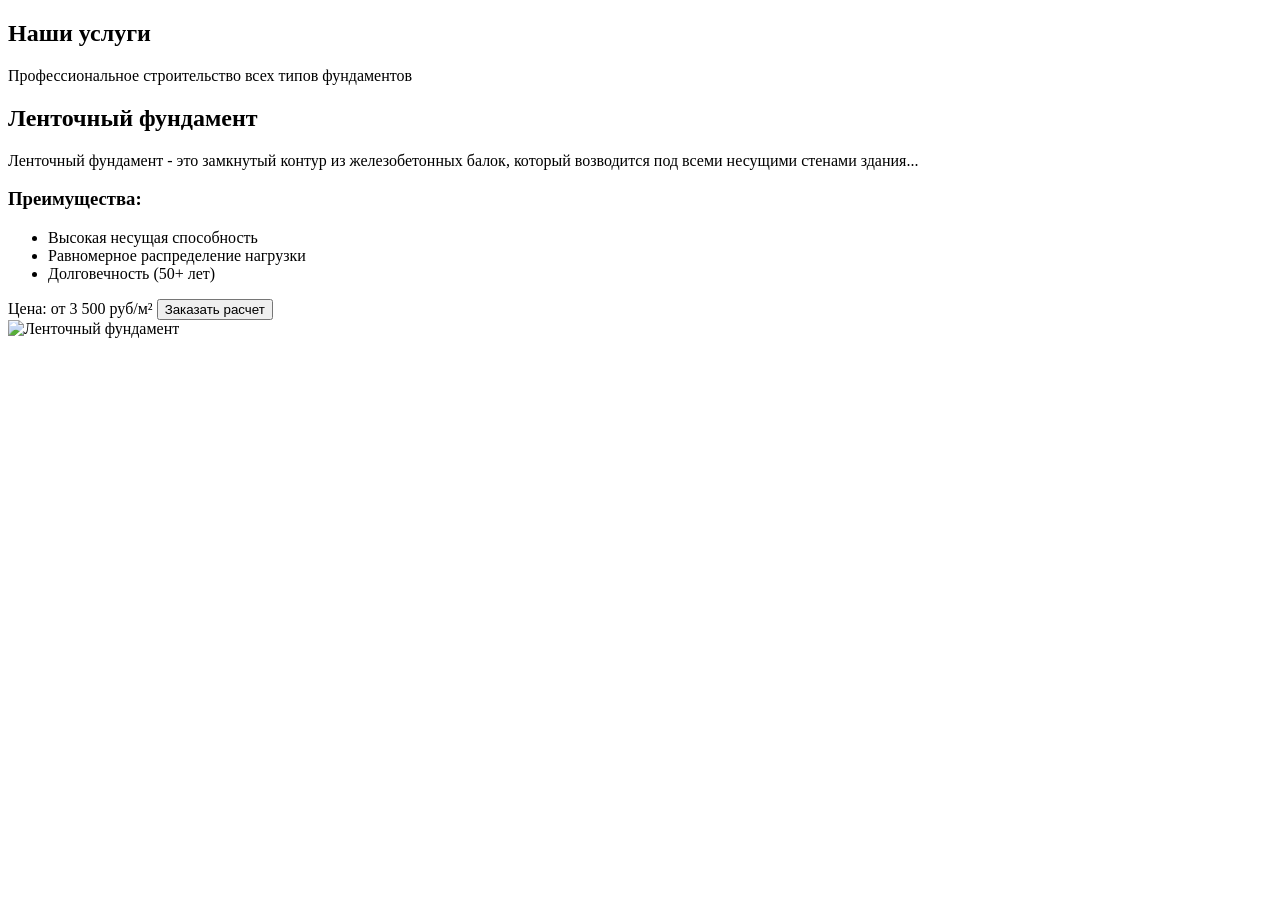
==== fundament-site/services.html @ 64c6584d "Add files via upload" ====
<!DOCTYPE html>
<html lang="ru">
<head>
    <!-- Такие же meta-теги как в index.html -->
    <title>Услуги по строительству фундаментов | Прочный Фундамент</title>
    <!-- Подключение тех же стилей -->
</head>
<body>
    <!-- Такой же header как в index.html -->
    
    <section class="page-header">
        <div class="container">
            <h1>Наши услуги</h1>
            <p>Профессиональное строительство всех типов фундаментов</p>
        </div>
    </section>
    
    <section class="services-detail">
        <div class="container">
            <div class="service-detail">
                <div class="service-detail__content">
                    <h2>Ленточный фундамент</h2>
                    <p>Ленточный фундамент - это замкнутый контур из железобетонных балок, который возводится под всеми несущими стенами здания...</p>
                    <h3>Преимущества:</h3>
                    <ul>
                        <li>Высокая несущая способность</li>
                        <li>Равномерное распределение нагрузки</li>
                        <li>Долговечность (50+ лет)</li>
                    </ul>
                    <div class="service-detail__price">
                        <span>Цена: от 3 500 руб/м²</span>
                        <button class="btn btn--primary">Заказать расчет</button>
                    </div>
                </div>
                <div class="service-detail__image">
                    <img src="images/service-detail-1.jpg" alt="Ленточный фундамент">
                </div>
            </div>
            
            <!-- Аналогичные блоки для других типов фундаментов -->
            
        </div>
    </section>
    
    <!-- Такой же cta-блок как в index.html -->
    <!-- Такой же footer как в index.html -->
</body>
</html>
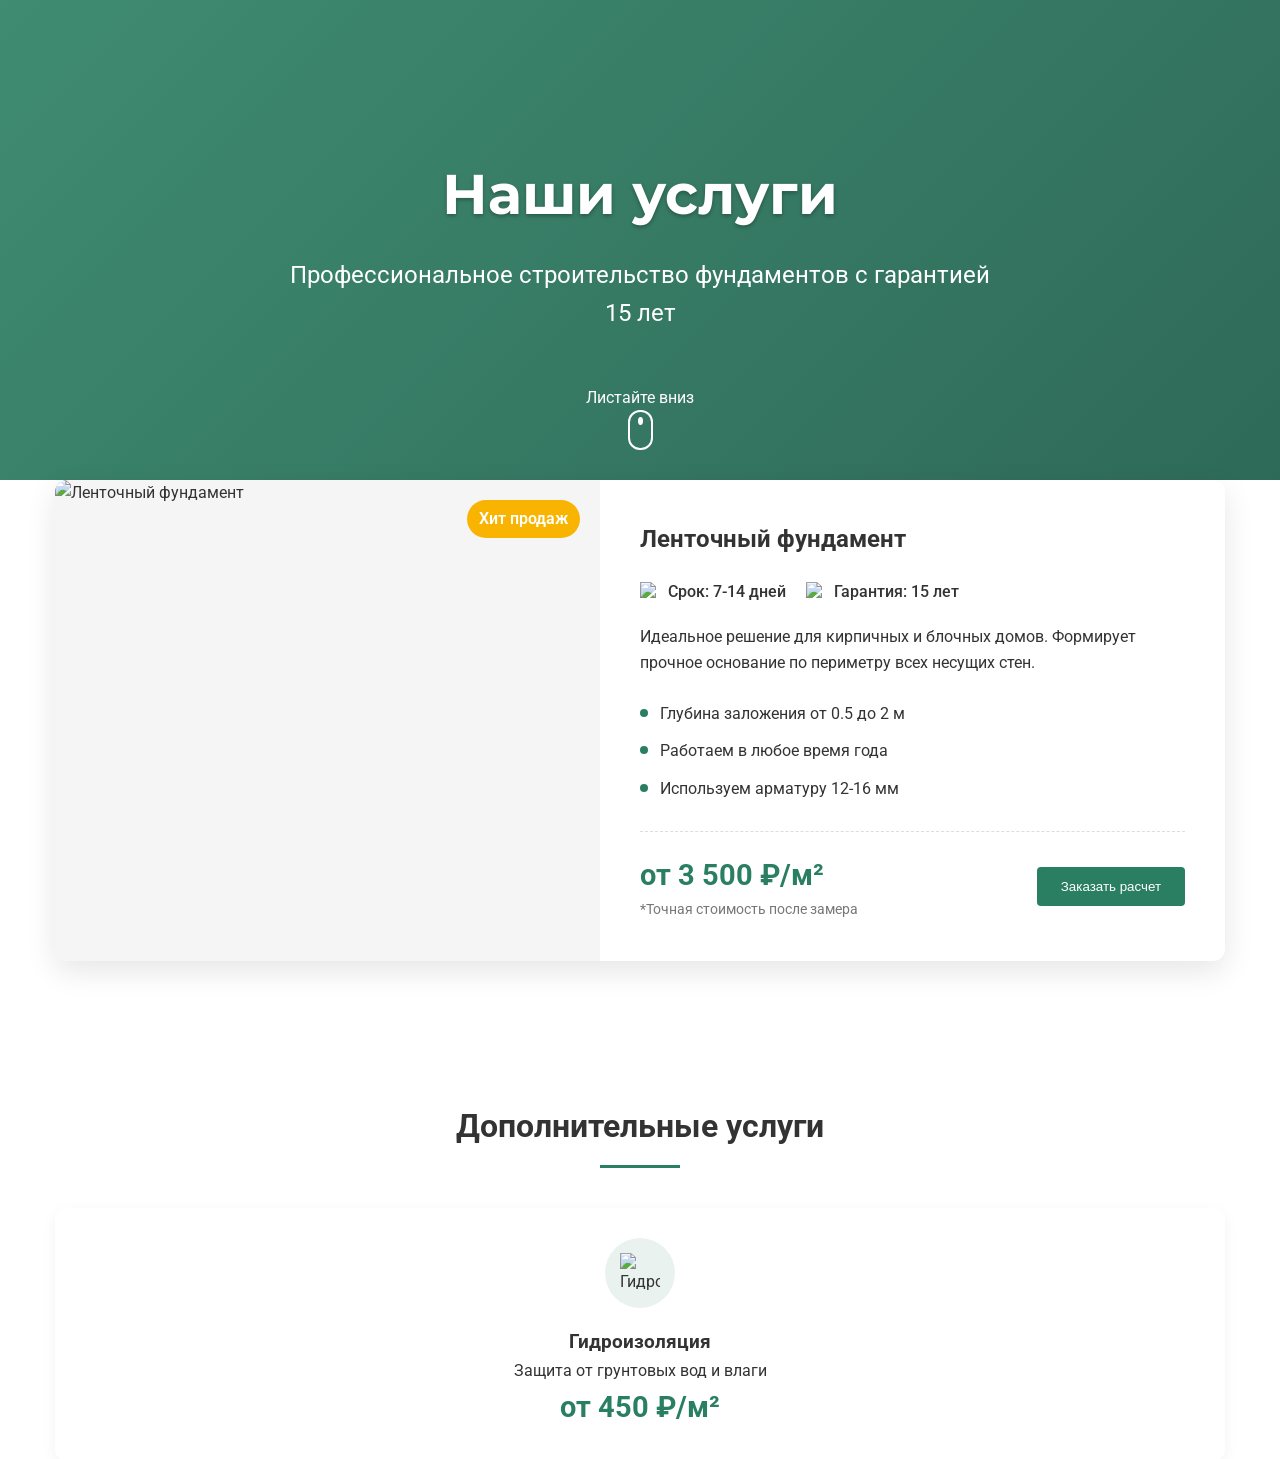
==== commit 1667ab73: "Add files via upload" ====
--- a/fundament-site/services.html
+++ b/fundament-site/services.html
@@ -1,48 +1,93 @@
 <!DOCTYPE html>
 <html lang="ru">
 <head>
-    <!-- Такие же meta-теги как в index.html -->
+    <meta charset="UTF-8">
+    <meta name="viewport" content="width=device-width, initial-scale=1.0">
     <title>Услуги по строительству фундаментов | Прочный Фундамент</title>
-    <!-- Подключение тех же стилей -->
+    <link rel="stylesheet" href="css/style.css">
+    <link rel="stylesheet" href="css/animations.css"> <!-- Новый файл анимаций -->
+    <link rel="preconnect" href="https://fonts.googleapis.com">
+    <link rel="preconnect" href="https://fonts.gstatic.com" crossorigin>
+    <link href="https://fonts.googleapis.com/css2?family=Roboto:wght@400;500;700&family=Montserrat:wght@600;700&display=swap" rel="stylesheet">
+    <link rel="stylesheet" href="https://cdnjs.cloudflare.com/ajax/libs/animate.css/4.1.1/animate.min.css">
 </head>
 <body>
-    <!-- Такой же header как в index.html -->
+    <!-- Хедер (как в главном файле) -->
     
-    <section class="page-header">
+    <section class="services-hero animate__animated animate__fadeIn">
         <div class="container">
-            <h1>Наши услуги</h1>
-            <p>Профессиональное строительство всех типов фундаментов</p>
+            <h1 class="services-hero__title">Наши услуги</h1>
+            <p class="services-hero__subtitle">Профессиональное строительство фундаментов с гарантией 15 лет</p>
+            <div class="scroll-down">
+                <span>Листайте вниз</span>
+                <div class="mouse">
+                    <div class="wheel"></div>
+                </div>
+            </div>
         </div>
     </section>
-    
-    <section class="services-detail">
+
+    <section class="services-list">
         <div class="container">
-            <div class="service-detail">
-                <div class="service-detail__content">
+            <!-- Карточка услуги 1 -->
+            <div class="service-card animate__animated" data-animation="animate__fadeInLeft">
+                <div class="service-card__image">
+                    <img src="images/service-1.jpg" alt="Ленточный фундамент" loading="lazy">
+                    <div class="service-badge">Хит продаж</div>
+                </div>
+                <div class="service-card__content">
                     <h2>Ленточный фундамент</h2>
-                    <p>Ленточный фундамент - это замкнутый контур из железобетонных балок, который возводится под всеми несущими стенами здания...</p>
-                    <h3>Преимущества:</h3>
-                    <ul>
-                        <li>Высокая несущая способность</li>
-                        <li>Равномерное распределение нагрузки</li>
-                        <li>Долговечность (50+ лет)</li>
+                    <div class="service-features">
+                        <div class="feature">
+                            <img src="images/icon-time.svg" alt="Срок">
+                            <span>Срок: 7-14 дней</span>
+                        </div>
+                        <div class="feature">
+                            <img src="images/icon-warranty.svg" alt="Гарантия">
+                            <span>Гарантия: 15 лет</span>
+                        </div>
+                    </div>
+                    <p>Идеальное решение для кирпичных и блочных домов. Формирует прочное основание по периметру всех несущих стен.</p>
+                    <ul class="service-benefits">
+                        <li>Глубина заложения от 0.5 до 2 м</li>
+                        <li>Работаем в любое время года</li>
+                        <li>Используем арматуру 12-16 мм</li>
                     </ul>
-                    <div class="service-detail__price">
-                        <span>Цена: от 3 500 руб/м²</span>
-                        <button class="btn btn--primary">Заказать расчет</button>
+                    <div class="service-actions">
+                        <div class="price-block">
+                            <span class="price">от 3 500 ₽/м²</span>
+                            <span class="price-note">*Точная стоимость после замера</span>
+                        </div>
+                        <button class="btn btn--primary btn--pulse">Заказать расчет</button>
                     </div>
                 </div>
-                <div class="service-detail__image">
-                    <img src="images/service-detail-1.jpg" alt="Ленточный фундамент">
+            </div>
+
+            <!-- Карточка услуги 2 (аналогичная структура) -->
+            <div class="service-card animate__animated" data-animation="animate__fadeInRight">
+                <!-- Содержимое карточки -->
+            </div>
+
+            <!-- Дополнительные услуги -->
+            <div class="additional-services">
+                <h2 class="section-title">Дополнительные услуги</h2>
+                <div class="additional-grid">
+                    <div class="additional-card animate__animated" data-animation="animate__zoomIn">
+                        <div class="additional-card__icon">
+                            <img src="images/icon-waterproofing.svg" alt="Гидроизоляция">
+                        </div>
+                        <h3>Гидроизоляция</h3>
+                        <p>Защита от грунтовых вод и влаги</p>
+                        <span class="price">от 450 ₽/м²</span>
+                    </div>
+                    <!-- Еще 3 карточки -->
                 </div>
             </div>
-            
-            <!-- Аналогичные блоки для других типов фундаментов -->
-            
         </div>
     </section>
+
+    <!-- Футер (как в главном файле) -->
     
-    <!-- Такой же cta-блок как в index.html -->
-    <!-- Такой же footer как в index.html -->
+    <script src="js/services-animations.js"></script> <!-- Новый файл скриптов -->
 </body>
 </html>
--- a/fundament-site/css/style.css
+++ b/fundament-site/css/style.css
@@ -0,0 +1,480 @@
+/* Base styles */
+:root {
+    --primary-color: #2a7f62;
+    --primary-dark: #1e5e48;
+    --secondary-color: #f8b400;
+    --dark-color: #333;
+    --light-color: #f4f4f4;
+    --gray-color: #777;
+    --light-gray: #eaeaea;
+}
+
+* {
+    margin: 0;
+    padding: 0;
+    box-sizing: border-box;
+}
+
+body {
+    font-family: 'Roboto', sans-serif;
+    color: var(--dark-color);
+    line-height: 1.6;
+}
+
+.container {
+    width: 100%;
+    max-width: 1200px;
+    margin: 0 auto;
+    padding: 0 15px;
+}
+
+.btn {
+    display: inline-block;
+    padding: 12px 24px;
+    background-color: var(--primary-color);
+    color: white;
+    border: none;
+    border-radius: 4px;
+    cursor: pointer;
+    text-decoration: none;
+    font-weight: 500;
+    transition: all 0.3s ease;
+}
+
+.btn:hover {
+    background-color: var(--primary-dark);
+    transform: translateY(-2px);
+}
+
+.btn--primary {
+    background-color: var(--primary-color);
+    color: white;
+}
+
+.btn--outline {
+    background-color: transparent;
+    border: 2px solid var(--primary-color);
+    color: var(--primary-color);
+}
+
+.btn--small {
+    padding: 8px 16px;
+    font-size: 14px;
+}
+
+.section-title {
+    font-size: 32px;
+    margin-bottom: 40px;
+    text-align: center;
+    position: relative;
+    padding-bottom: 15px;
+}
+
+.section-title::after {
+    content: '';
+    position: absolute;
+    bottom: 0;
+    left: 50%;
+    transform: translateX(-50%);
+    width: 80px;
+    height: 3px;
+    background-color: var(--primary-color);
+}
+
+.text-center {
+    text-align: center;
+}
+
+/* Header styles */
+.header {
+    background-color: white;
+    box-shadow: 0 2px 10px rgba(0, 0, 0, 0.1);
+    position: fixed;
+    width: 100%;
+    top: 0;
+    z-index: 1000;
+}
+
+.header__inner {
+    display: flex;
+    justify-content: space-between;
+    align-items: center;
+    padding: 15px 0;
+}
+
+.logo {
+    display: flex;
+    align-items: center;
+    font-size: 20px;
+    font-weight: 700;
+    color: var(--primary-color);
+}
+
+.logo img {
+    height: 40px;
+    margin-right: 10px;
+}
+
+.nav {
+    display: flex;
+}
+
+.nav__link {
+    margin: 0 15px;
+    text-decoration: none;
+    color: var(--dark-color);
+    font-weight: 500;
+    transition: color 0.3s;
+}
+
+.nav__link:hover,
+.nav__link.active {
+    color: var(--primary-color);
+}
+
+.header__contacts {
+    display: flex;
+    align-items: center;
+}
+
+.phone {
+    margin-right: 20px;
+    font-weight: 500;
+    text-decoration: none;
+    color: var(--dark-color);
+}
+
+/* Hero section */
+.hero {
+    background: linear-gradient(rgba(0, 0, 0, 0.6), rgba(0, 0, 0, 0.6)), url('../images/hero-bg.jpg');
+    background-size: cover;
+    background-position: center;
+    color: white;
+    padding: 180px 0 100px;
+    margin-top: 70px;
+    text-align: center;
+}
+
+.hero__title {
+    font-size: 48px;
+    margin-bottom: 20px;
+}
+
+.hero__text {
+    font-size: 20px;
+    margin-bottom: 30px;
+    max-width: 700px;
+    margin-left: auto;
+    margin-right: auto;
+}
+
+.hero__buttons {
+    display: flex;
+    justify-content: center;
+    gap: 20px;
+}
+
+/* Advantages section */
+.advantages {
+    padding: 80px 0;
+}
+
+.advantages__grid {
+    display: grid;
+    grid-template-columns: repeat(auto-fit, minmax(250px, 1fr));
+    gap: 30px;
+}
+
+.advantage-card {
+    text-align: center;
+    padding: 30px 20px;
+    border-radius: 8px;
+    box-shadow: 0 5px 15px rgba(0, 0, 0, 0.1);
+    transition: transform 0.3s;
+}
+
+.advantage-card:hover {
+    transform: translateY(-10px);
+}
+
+.advantage-card__icon {
+    width: 80px;
+    height: 80px;
+    margin: 0 auto 20px;
+    display: flex;
+    align-items: center;
+    justify-content: center;
+    background-color: var(--light-color);
+    border-radius: 50%;
+}
+
+.advantage-card__icon img {
+    width: 40px;
+    height: 40px;
+}
+
+.advantage-card__title {
+    font-size: 20px;
+    margin-bottom: 10px;
+}
+
+.advantage-card__text {
+    color: var(--gray-color);
+}
+
+/* Services section */
+.services {
+    padding: 80px 0;
+    background-color: var(--light-gray);
+}
+
+.services__grid {
+    display: grid;
+    grid-template-columns: repeat(auto-fit, minmax(300px, 1fr));
+    gap: 30px;
+    margin-bottom: 40px;
+}
+
+.service-card {
+    background-color: white;
+    border-radius: 8px;
+    overflow: hidden;
+    box-shadow: 0 5px 15px rgba(0, 0, 0, 0.1);
+    transition: transform 0.3s;
+}
+
+.service-card:hover {
+    transform: translateY(-10px);
+}
+
+.service-card__img {
+    width: 100%;
+    height: 200px;
+    object-fit: cover;
+}
+
+.service-card__content {
+    padding: 20px;
+}
+
+.service-card__title {
+    font-size: 20px;
+    margin-bottom: 10px;
+}
+
+.service-card__text {
+    color: var(--gray-color);
+    margin-bottom: 15px;
+}
+
+.service-card__footer {
+    display: flex;
+    justify-content: space-between;
+    align-items: center;
+}
+
+.price {
+    font-weight: 700;
+    color: var(--primary-color);
+}
+
+/* CTA section */
+.cta {
+    padding: 80px 0;
+    background-color: var(--primary-color);
+    color: white;
+}
+
+.cta__inner {
+    display: flex;
+    justify-content: space-between;
+    align-items: center;
+}
+
+.cta__content {
+    flex: 1;
+    max-width: 500px;
+}
+
+.cta__title {
+    font-size: 32px;
+    margin-bottom: 20px;
+}
+
+.cta__text {
+    font-size: 18px;
+    margin-bottom: 20px;
+}
+
+.cta__form {
+    flex: 1;
+    max-width: 400px;
+    display: flex;
+    flex-direction: column;
+    gap: 15px;
+}
+
+.cta__form input {
+    padding: 12px 15px;
+    border: none;
+    border-radius: 4px;
+    font-size: 16px;
+}
+
+/* Footer styles */
+.footer {
+    background-color: var(--dark-color);
+    color: white;
+    padding: 60px 0 20px;
+}
+
+.footer__grid {
+    display: grid;
+    grid-template-columns: repeat(auto-fit, minmax(200px, 1fr));
+    gap: 40px;
+    margin-bottom: 40px;
+}
+
+.footer__col {
+    margin-bottom: 20px;
+}
+
+.footer__title {
+    font-size: 18px;
+    margin-bottom: 20px;
+    position: relative;
+    padding-bottom: 10px;
+}
+
+.footer__title::after {
+    content: '';
+    position: absolute;
+    bottom: 0;
+    left: 0;
+    width: 40px;
+    height: 2px;
+    background-color: var(--primary-color);
+}
+
+.footer__list {
+    list-style: none;
+}
+
+.footer__list li {
+    margin-bottom: 10px;
+}
+
+.footer__list a {
+    color: #ccc;
+    text-decoration: none;
+    transition: color 0.3s;
+}
+
+.footer__list a:hover {
+    color: white;
+}
+
+.footer__text {
+    color: #ccc;
+    margin-top: 15px;
+}
+
+.footer__bottom {
+    display: flex;
+    justify-content: space-between;
+    align-items: center;
+    padding-top: 20px;
+    border-top: 1px solid #444;
+    color: #ccc;
+    font-size: 14px;
+}
+
+.policy-link {
+    color: #ccc;
+    text-decoration: none;
+    transition: color 0.3s;
+}
+
+.policy-link:hover {
+    color: white;
+}
+
+/* Responsive styles */
+@media (max-width: 992px) {
+    .header__inner {
+        flex-direction: column;
+    }
+    
+    .logo {
+        margin-bottom: 15px;
+    }
+    
+    .nav {
+        margin-bottom: 15px;
+    }
+    
+    .cta__inner {
+        flex-direction: column;
+        text-align: center;
+    }
+    
+    .cta__content {
+        margin-bottom: 30px;
+        max-width: 100%;
+    }
+    
+    .cta__form {
+        max-width: 100%;
+    }
+}
+
+@media (max-width: 768px) {
+    .hero__title {
+        font-size: 36px;
+    }
+    
+    .hero__text {
+        font-size: 18px;
+    }
+    
+    .hero__buttons {
+        flex-direction: column;
+        gap: 10px;
+    }
+    
+    .btn {
+        width: 100%;
+    }
+    
+    .section-title {
+        font-size: 28px;
+    }
+}
+
+@media (max-width: 576px) {
+    .nav {
+        flex-direction: column;
+        align-items: center;
+    }
+    
+    .nav__link {
+        margin: 5px 0;
+    }
+    
+    .header__contacts {
+        flex-direction: column;
+    }
+    
+    .phone {
+        margin-right: 0;
+        margin-bottom: 10px;
+    }
+    
+    .hero {
+        padding: 150px 0 80px;
+    }
+    
+    .hero__title {
+        font-size: 28px;
+    }
+}
--- a/fundament-site/css/animations.css
+++ b/fundament-site/css/animations.css
@@ -0,0 +1,231 @@
+/* Анимации для страницы услуг */
+@keyframes pulse {
+    0% { transform: scale(1); }
+    50% { transform: scale(1.05); }
+    100% { transform: scale(1); }
+}
+
+@keyframes float {
+    0% { transform: translateY(0); }
+    50% { transform: translateY(-10px); }
+    100% { transform: translateY(0); }
+}
+
+/* Стили для hero-секции */
+.services-hero {
+    background: linear-gradient(135deg, rgba(42, 127, 98, 0.9), rgba(24, 90, 70, 0.9)), 
+                url('../images/services-bg.jpg') center/cover;
+    color: white;
+    padding: 150px 0 100px;
+    text-align: center;
+    position: relative;
+    overflow: hidden;
+}
+
+.services-hero__title {
+    font-family: 'Montserrat', sans-serif;
+    font-size: 3.5rem;
+    margin-bottom: 1rem;
+    text-shadow: 0 2px 4px rgba(0,0,0,0.3);
+}
+
+.services-hero__subtitle {
+    font-size: 1.5rem;
+    max-width: 700px;
+    margin: 0 auto 3rem;
+}
+
+/* Анимация скролла вниз */
+.scroll-down {
+    position: absolute;
+    bottom: 30px;
+    left: 50%;
+    transform: translateX(-50%);
+    animation: float 2s ease-in-out infinite;
+}
+
+.mouse {
+    width: 25px;
+    height: 40px;
+    border: 2px solid white;
+    border-radius: 12px;
+    display: flex;
+    justify-content: center;
+    margin: 0 auto;
+}
+
+.wheel {
+    width: 5px;
+    height: 8px;
+    background: white;
+    border-radius: 50%;
+    margin-top: 5px;
+    animation: scroll 1.5s ease infinite;
+}
+
+@keyframes scroll {
+    0% { opacity: 1; transform: translateY(0); }
+    100% { opacity: 0; transform: translateY(15px); }
+}
+
+/* Стили карточек услуг */
+.service-card {
+    display: flex;
+    background: white;
+    border-radius: 12px;
+    box-shadow: 0 10px 30px rgba(0,0,0,0.1);
+    margin-bottom: 60px;
+    overflow: hidden;
+    transition: transform 0.3s, box-shadow 0.3s;
+}
+
+.service-card:hover {
+    transform: translateY(-5px);
+    box-shadow: 0 15px 35px rgba(0,0,0,0.15);
+}
+
+.service-card__image {
+    flex: 1;
+    position: relative;
+    min-height: 400px;
+    background: #f5f5f5;
+}
+
+.service-card__image img {
+    width: 100%;
+    height: 100%;
+    object-fit: cover;
+    transition: transform 0.5s;
+}
+
+.service-card:hover .service-card__image img {
+    transform: scale(1.03);
+}
+
+.service-badge {
+    position: absolute;
+    top: 20px;
+    right: 20px;
+    background: var(--secondary-color);
+    color: white;
+    padding: 6px 12px;
+    border-radius: 20px;
+    font-weight: 600;
+    animation: pulse 2s infinite;
+}
+
+.service-card__content {
+    flex: 1;
+    padding: 40px;
+}
+
+.service-features {
+    display: flex;
+    gap: 20px;
+    margin: 20px 0;
+}
+
+.feature {
+    display: flex;
+    align-items: center;
+    gap: 8px;
+    font-weight: 500;
+}
+
+.feature img {
+    width: 20px;
+    height: 20px;
+}
+
+.service-benefits {
+    margin: 25px 0;
+    padding-left: 20px;
+}
+
+.service-benefits li {
+    margin-bottom: 12px;
+    position: relative;
+    list-style-type: none;
+}
+
+.service-benefits li::before {
+    content: '';
+    position: absolute;
+    left: -20px;
+    top: 8px;
+    width: 8px;
+    height: 8px;
+    background: var(--primary-color);
+    border-radius: 50%;
+}
+
+.service-actions {
+    display: flex;
+    justify-content: space-between;
+    align-items: center;
+    margin-top: 30px;
+    padding-top: 20px;
+    border-top: 1px dashed #ddd;
+}
+
+.price-block {
+    display: flex;
+    flex-direction: column;
+}
+
+.price {
+    font-size: 1.8rem;
+    font-weight: 700;
+    color: var(--primary-color);
+}
+
+.price-note {
+    font-size: 0.9rem;
+    color: var(--gray-color);
+}
+
+.btn--pulse {
+    animation: pulse 2s infinite;
+}
+
+/* Дополнительные услуги */
+.additional-services {
+    margin-top: 80px;
+}
+
+.additional-grid {
+    display: grid;
+    grid-template-columns: repeat(auto-fit, minmax(250px, 1fr));
+    gap: 30px;
+    margin-top: 40px;
+}
+
+.additional-card {
+    background: white;
+    border-radius: 10px;
+    padding: 30px;
+    text-align: center;
+    box-shadow: 0 5px 15px rgba(0,0,0,0.05);
+    transition: all 0.3s;
+}
+
+.additional-card:hover {
+    transform: translateY(-10px);
+    box-shadow: 0 10px 25px rgba(0,0,0,0.1);
+}
+
+.additional-card__icon {
+    width: 70px;
+    height: 70px;
+    margin: 0 auto 20px;
+    background: rgba(42, 127, 98, 0.1);
+    border-radius: 50%;
+    display: flex;
+    align-items: center;
+    justify-content: center;
+}
+
+.additional-card__icon img {
+    width: 40px;
+    height: 40px;
+}
